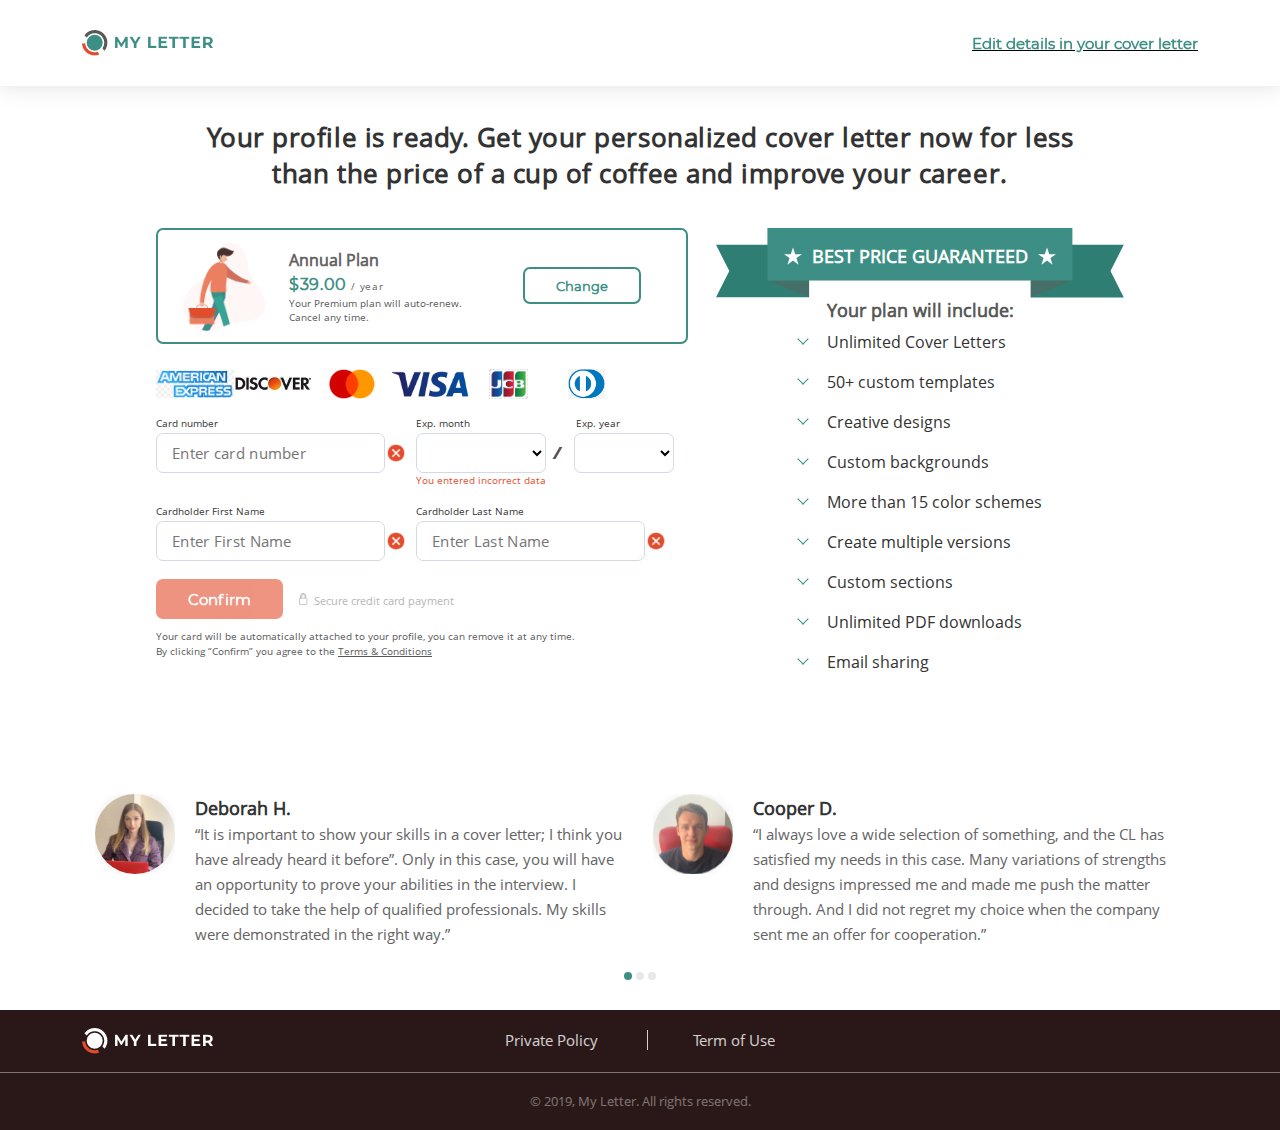
==== html/index-state-1.html @ a6a736df "test task my-letter" ====
<!DOCTYPE html>
<html lang="en">
<head>
    <meta charset="UTF-8">
    <meta name="viewport" content="width=device-width, user-scalable=no, initial-scale=1.0, maximum-scale=1.0, minimum-scale=1.0">
    <link rel="stylesheet" href="../css/reset.css">
    <link rel="stylesheet" href="../css/main-state-1.css">
    <title>My Letter</title>
</head>
<body>
    <header>
        <a href="#"><div class="logo"></div></a>
        <a href="#">Edit details in your cover letter</a>
    </header>

    <section class="content state2">
        <p class='h2-like'>Your profile is ready. Get your personalized cover letter now for less than the price of a cup of coffee and improve your career.</p>

        <div>
            <div class="products">
                <div class="product sale">
                    <div class="container">
                        <div class="align-info">
                            <div class="image-product" style="background-image: url('../img/annul-plan.png');"></div>

                            <div class="info">
                                <h6>Annual Plan</h6>
                                <span class="price">$39.00 <span>/ year</span> </span>
                                <p>Your Premium plan will auto-renew. </p>
                                <p>Cancel any time.</p>
                            </div>
                        </div>

                        <button onclick="window.location='./index-state-2.html'">Change</button>
                    </div>
                </div>

                <div class="payment-system">
                    <a href="#" style="background-image: url('../img/american-express.png');"></a>
                    <a href="#" style="background-image: url('../img/discover.png');"></a>
                    <a href="#" style="background-image: url('../img/mastercard.png');"></a>
                    <a href="#" style="background-image: url('../img/visa.png');"></a>
                    <a href="#" style="background-image: url('../img/jsb.png');"></a>
                    <a href="#" style="background-image: url('../img/diners-club.png');"></a>
                </div>

                <form action="#" method="post">
                    <div class="card-date">
                        <div class="card-number width-elem invalid">
                            <label for="card-number">Card number</label>
                            <div>
                                <input type="text" id="card-number" placeholder="Enter card number" required pattern="([0-9]{4}\s?){3,4}">
                                <div class="icons"></div>
                                <!-- <p class="error">Minimum length 12<br>Credit card number is not valid</p> -->
                            </div>
                        </div>

                        <div class="month invalid">
                            <label for="month">Exp. month</label>
                            <select id="month" name="month" required>
                                <option disabled selected></option>
                                <option value="jan">1-January</option>
                                <option value="feb">2-February</option>
                                <option value="mar">3-March</option>
                                <option value="apr">4-April</option>
                                <option value="may">5-May</option>
                                <option value="jun">6-June</option>
                                <option value="jul">7-July</option>
                                <option value="aug">8-August </option>
                                <option value="sep">9-September</option>
                                <option value="oct">10-October</option>
                                <option value="nov">11-November</option>
                                <option value="dec">12-December</option>
                            </select>
                            <p class="error">You entered incorrect data</p>
                        </div>

                        <div class="year invalid">
                            <label for="year">Exp. year</label>
                            <div class="decoration">
                                <select id="year" name="year" required>
                                    <option disabled selected></option>
                                    <option value="2018">2019</option>
                                    <option value="2020">2020</option>
                                    <option value="2021">2021</option>
                                    <option value="2022">2022</option>
                                    <option value="2023">2023</option>
                                    <option value="2024">2024</option>
                                    <option value="2025">2025</option>
                                    <option value="2026">2026</option>
                                    <option value="2027">2027</option>
                                    <option value="2028">2028</option>
                                    <option value="2029">2029</option>
                                    <option value="2030">2030</option>
                                </select>
                                <div class="icons"></div>
                            </div>
                        </div>
                    </div>

                    <div class="user-date">
                        <div class="first-name width-elem invalid">
                            <label for="first-name">Cardholder First Name</label>
                           <div>
                              <input type="text" id="first-name" placeholder="Enter First Name" required pattern="[A-Z][a-z]+">
                              <div class="icons"></div>
                           </div>
                        </div>

                        <div class="last-name width-elem invalid">
                            <label for="last-name">Cardholder Last Name</label>
                            <div>
                                <input type="text" id="last-name" placeholder="Enter Last Name" required pattern="[A-Z][a-z]+">
                                <div class="icons"></div>
                            </div>
                        </div>
                    </div>

                    <input type="submit" value="Confirm"/>
                    <span>Secure credit card payment</span>
                </form>

                <p>Your card will be automatically attached to your profile, you can remove it at any time.</p>
                <p>By clicking “Confirm” you agree to the <a href="#">Terms & Conditions</a></p>
            </div>

            <div class="description">
                <div><p class="h3-like">Best price guaranteed</p></div>
                <p>Your plan will include:</p>

                <div class="list">
                    <ul>
                        <li>Unlimited Cover Letters</li>
                        <li>50+ custom templates</li>
                        <li>Creative designs</li>
                        <li>Custom backgrounds</li>
                        <li>More than 15 color schemes</li>
                        <li>Create multiple versions</li>
                        <li>Custom sections</li>
                        <li>Unlimited PDF downloads</li>
                        <li>Email sharing</li>
                    </ul>
                </div>
            </div>
        </div>
    </section>

    <section class="reviews">
        <ul>
           <li>
               <div class="photo-user" style="background-image: url(../img/user-1.png);"></div>
               <div  class="user-info">
                   <p class="name-user">Deborah H.</p>
                   <p class="review">“It is important to show your skills in a cover letter; I think you have already heard it before”. Only in this case, you will have an opportunity to prove your abilities in the interview. I decided to take the help of qualified professionals. My skills were demonstrated in the right way.”</p>
               </div>
           </li>

           <li>
               <div class="photo-user" style="background-image: url(../img/user-2.png);"></div>
               <div  class="user-info">
                   <p class="name-user">Cooper D.</p>
                   <p class="review">“I always love a wide selection of something, and the CL has satisfied my needs in this case. Many variations of strengths and designs impressed me and made me push the matter through. And I did not regret my choice when the company sent me an offer for cooperation.”</p>
               </div>
           </li>
        </ul>

        <div class="preloader">
            <a href="#" class="circule active-circule"></a>
            <a href="#" class="circule"></a></span>
            <a href="#" class="circule"></a></span>
        </div>
    </section>

    <footer>
        <div class="footer_conteiner-info">
            <a href="#"><div class="footer_logo"></div></a>

            <div class="footer_nav">
                <a href="#">Private Policy</a>
                <a href="#">Term of Use</a>
            </div>
        </div>

        <div class="link-rights">
            <a href="#">© 2019, My Letter. All rights reserved.</a>
        </div>
    </footer>
</body>
---- css/main-state-1.css ----
@import '_header.css';
@import '_products-states-1.css';
@import '_reviews.css';
@import '_footer.css';
@import '_adaptation.css';
@import '_fonts.css';

 :root{
    --main-color: #3D8F85;
    --background-product: #ffffff;
    --font-white: #ffffff;
    --srift-color: #333333;
 };
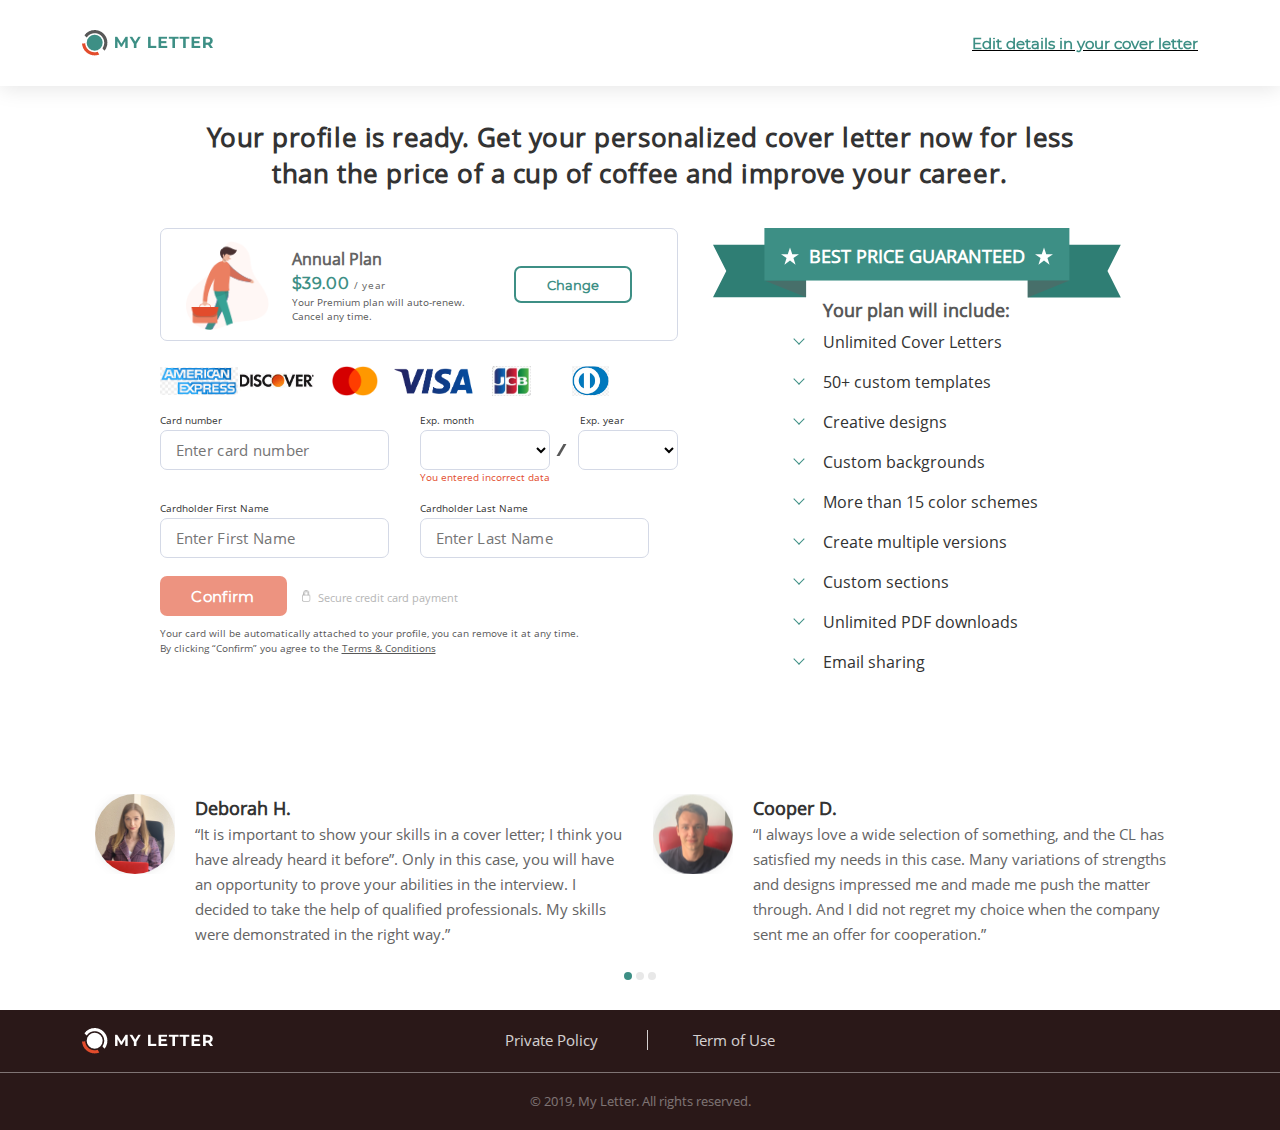
==== commit 419ae394: "add change" ====
--- a/html/index-state-1.html
+++ b/html/index-state-1.html
@@ -45,7 +45,7 @@
                 </div>
 
                 <form action="#" method="post">
-                    <div class="card-date">
+                    <div class="card-info">
                         <div class="card-number width-elem invalid">
                             <label for="card-number">Card number</label>
                             <div>
@@ -55,45 +55,47 @@
                             </div>
                         </div>
 
-                        <div class="month invalid">
-                            <label for="month">Exp. month</label>
-                            <select id="month" name="month" required>
-                                <option disabled selected></option>
-                                <option value="jan">1-January</option>
-                                <option value="feb">2-February</option>
-                                <option value="mar">3-March</option>
-                                <option value="apr">4-April</option>
-                                <option value="may">5-May</option>
-                                <option value="jun">6-June</option>
-                                <option value="jul">7-July</option>
-                                <option value="aug">8-August </option>
-                                <option value="sep">9-September</option>
-                                <option value="oct">10-October</option>
-                                <option value="nov">11-November</option>
-                                <option value="dec">12-December</option>
-                            </select>
-                            <p class="error">You entered incorrect data</p>
-                        </div>
-
-                        <div class="year invalid">
-                            <label for="year">Exp. year</label>
-                            <div class="decoration">
-                                <select id="year" name="year" required>
+                        <div class="card-date">
+                            <div class="month invalid">
+                                <label for="month">Exp. month</label>
+                                <select id="month" name="month" required>
                                     <option disabled selected></option>
-                                    <option value="2018">2019</option>
-                                    <option value="2020">2020</option>
-                                    <option value="2021">2021</option>
-                                    <option value="2022">2022</option>
-                                    <option value="2023">2023</option>
-                                    <option value="2024">2024</option>
-                                    <option value="2025">2025</option>
-                                    <option value="2026">2026</option>
-                                    <option value="2027">2027</option>
-                                    <option value="2028">2028</option>
-                                    <option value="2029">2029</option>
-                                    <option value="2030">2030</option>
+                                    <option value="jan">1-January</option>
+                                    <option value="feb">2-February</option>
+                                    <option value="mar">3-March</option>
+                                    <option value="apr">4-April</option>
+                                    <option value="may">5-May</option>
+                                    <option value="jun">6-June</option>
+                                    <option value="jul">7-July</option>
+                                    <option value="aug">8-August </option>
+                                    <option value="sep">9-September</option>
+                                    <option value="oct">10-October</option>
+                                    <option value="nov">11-November</option>
+                                    <option value="dec">12-December</option>
                                 </select>
-                                <div class="icons"></div>
+                                <p class="error">You entered incorrect data</p>
+                            </div>
+    
+                            <div class="year invalid">
+                                <label for="year">Exp. year</label>
+                                <div class="decoration">
+                                    <select id="year" name="year" required>
+                                        <option disabled selected></option>
+                                        <option value="2018">2019</option>
+                                        <option value="2020">2020</option>
+                                        <option value="2021">2021</option>
+                                        <option value="2022">2022</option>
+                                        <option value="2023">2023</option>
+                                        <option value="2024">2024</option>
+                                        <option value="2025">2025</option>
+                                        <option value="2026">2026</option>
+                                        <option value="2027">2027</option>
+                                        <option value="2028">2028</option>
+                                        <option value="2029">2029</option>
+                                        <option value="2030">2030</option>
+                                    </select>
+                                    <div class="icons"></div>
+                                </div>
                             </div>
                         </div>
                     </div>
